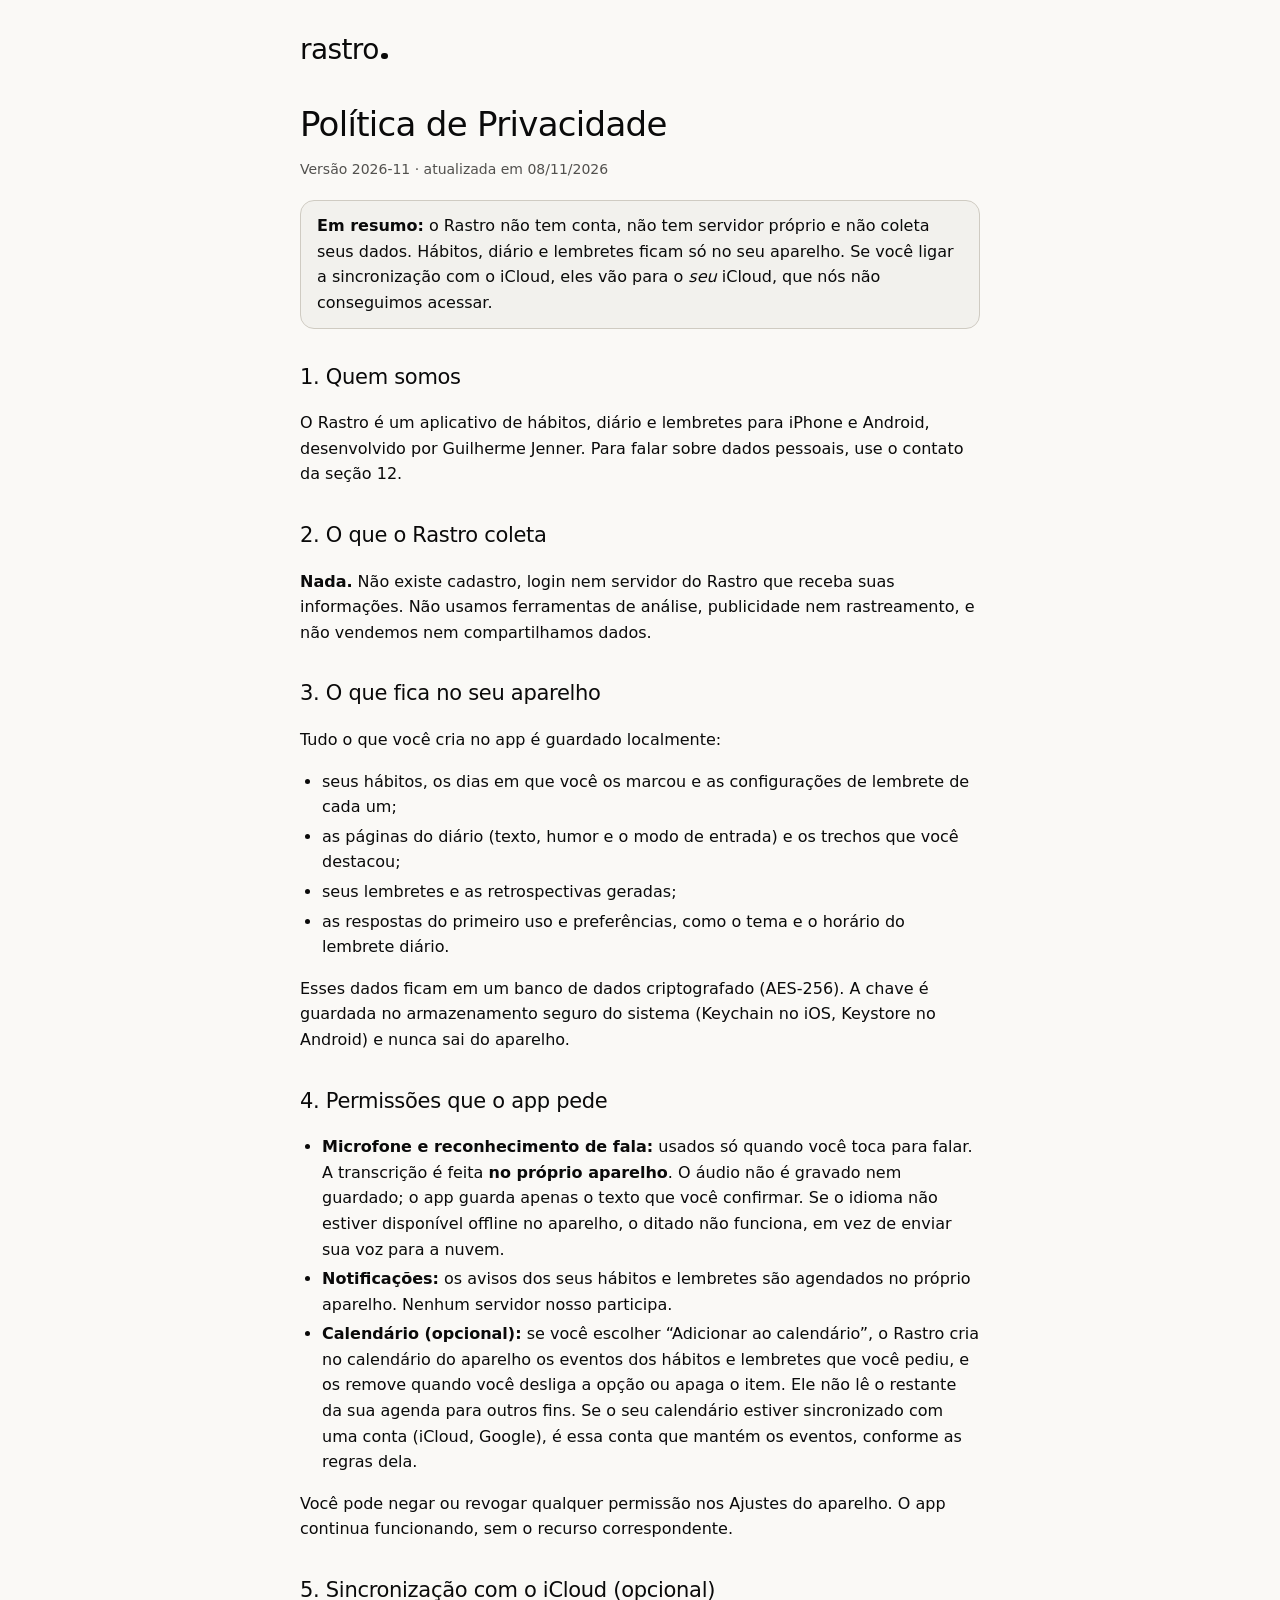
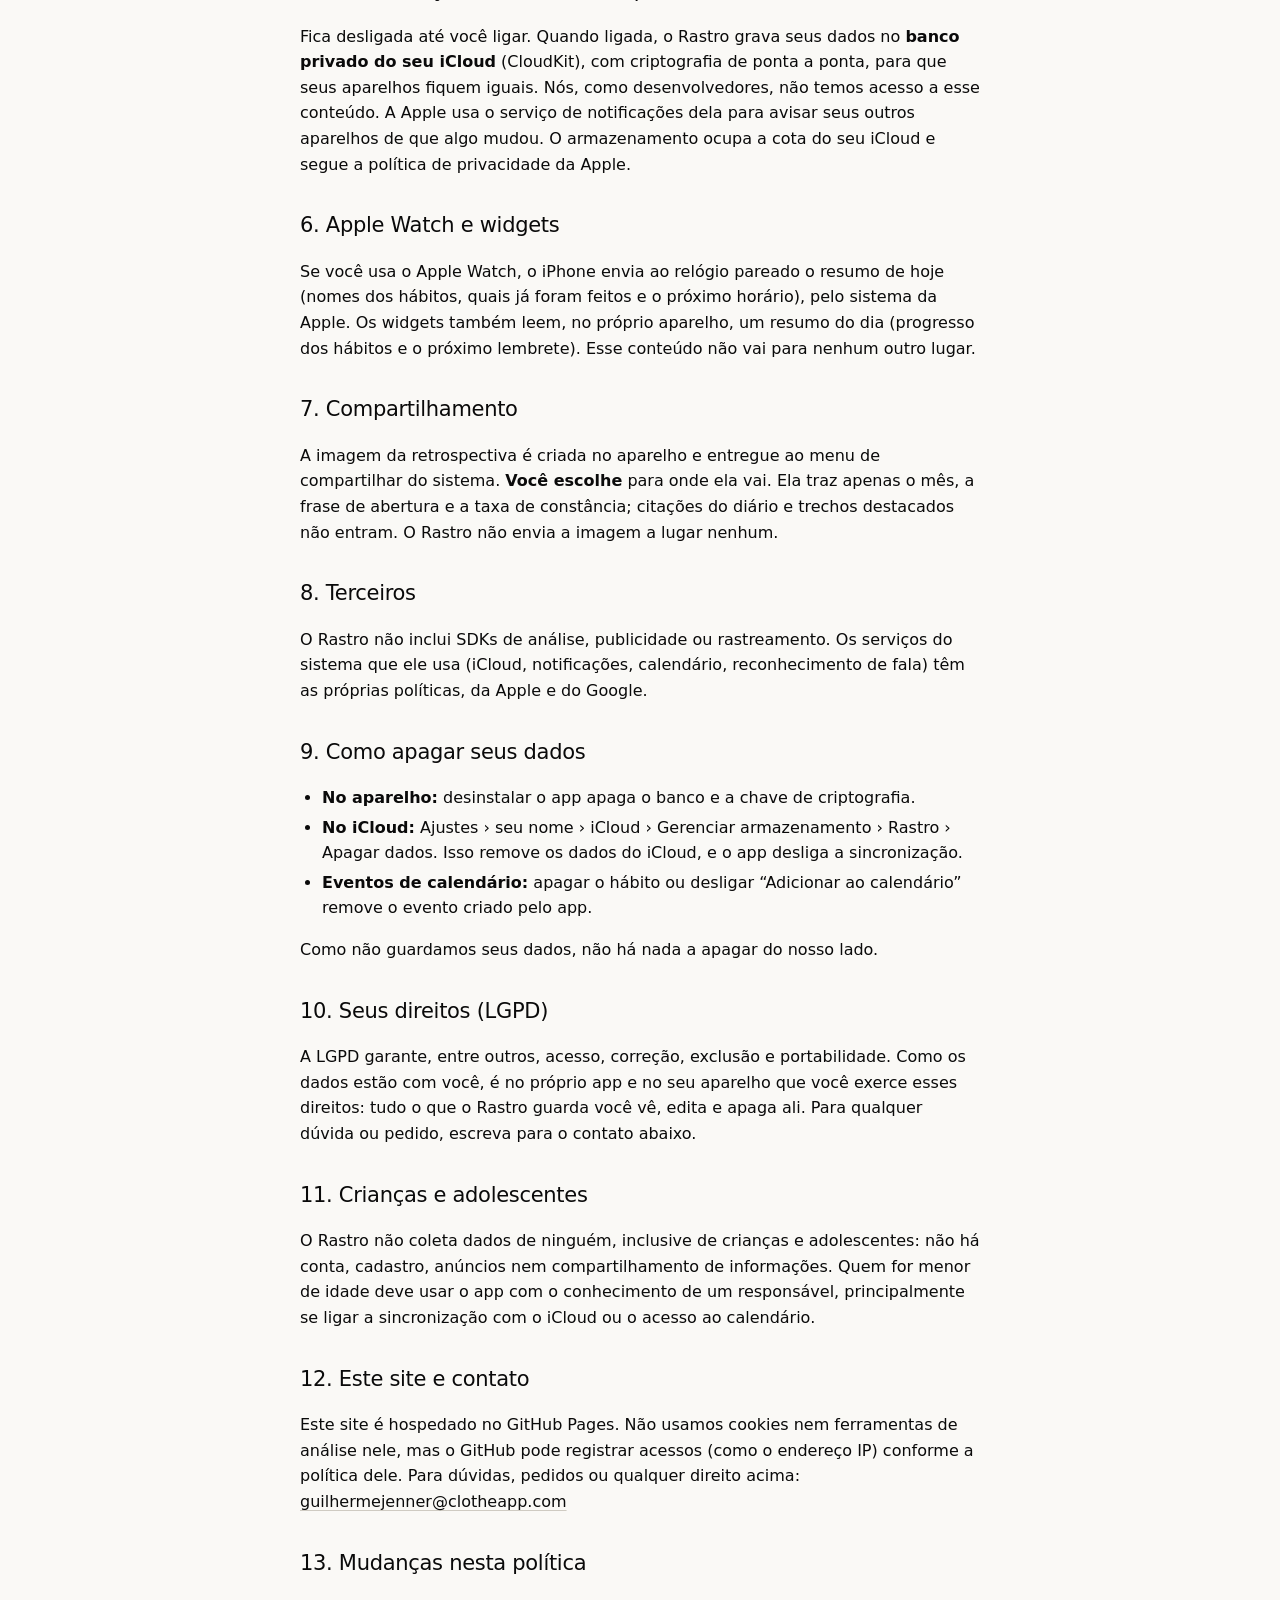
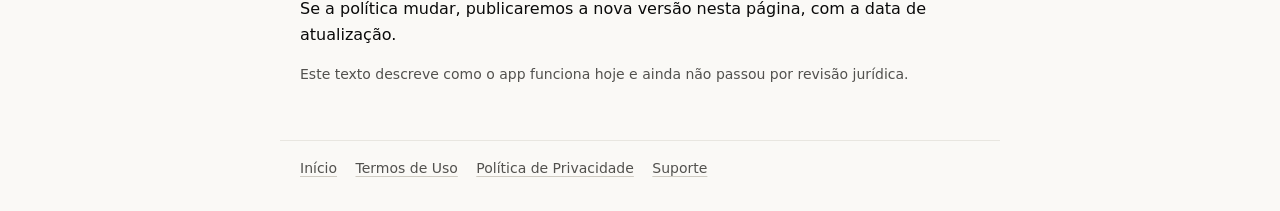
==== privacidade.html @ a9622146 "Páginas iniciais: início, política de privacidade, termos de uso e suporte Site estático do Rastro p" ====
<!doctype html>
<html lang="pt-BR">
<head>
  <meta charset="utf-8">
  <meta name="viewport" content="width=device-width, initial-scale=1">
  <title>Política de Privacidade — Rastro</title>
  <meta name="description" content="Quais dados o Rastro guarda, onde ficam e como apagá-los. Resumo: tudo fica no seu aparelho.">
  <link rel="stylesheet" href="style.css">
</head>
<body>
  <header>
    <a class="marca" href="index.html">rastro</a>
  </header>

  <main>
    <h1>Política de Privacidade</h1>
    <p class="apoio">Versão 2026-11 · atualizada em 08/11/2026</p>

    <div class="aviso">
      <strong>Em resumo:</strong> o Rastro não tem conta, não tem servidor próprio e não coleta seus dados. Hábitos, diário e lembretes ficam só no seu aparelho. Se você ligar a sincronização com o iCloud, eles vão para o <em>seu</em> iCloud, que nós não conseguimos acessar.
    </div>

    <h2>1. Quem somos</h2>
    <p>O Rastro é um aplicativo de hábitos, diário e lembretes para iPhone e Android, desenvolvido por Guilherme Jenner. Para falar sobre dados pessoais, use o contato da seção 12.</p>

    <h2>2. O que o Rastro coleta</h2>
    <p><strong>Nada.</strong> Não existe cadastro, login nem servidor do Rastro que receba suas informações. Não usamos ferramentas de análise, publicidade nem rastreamento, e não vendemos nem compartilhamos dados.</p>

    <h2>3. O que fica no seu aparelho</h2>
    <p>Tudo o que você cria no app é guardado localmente:</p>
    <ul>
      <li>seus hábitos, os dias em que você os marcou e as configurações de lembrete de cada um;</li>
      <li>as páginas do diário (texto, humor e o modo de entrada) e os trechos que você destacou;</li>
      <li>seus lembretes e as retrospectivas geradas;</li>
      <li>as respostas do primeiro uso e preferências, como o tema e o horário do lembrete diário.</li>
    </ul>
    <p>Esses dados ficam em um banco de dados criptografado (AES-256). A chave é guardada no armazenamento seguro do sistema (Keychain no iOS, Keystore no Android) e nunca sai do aparelho.</p>

    <h2>4. Permissões que o app pede</h2>
    <ul>
      <li><strong>Microfone e reconhecimento de fala:</strong> usados só quando você toca para falar. A transcrição é feita <strong>no próprio aparelho</strong>. O áudio não é gravado nem guardado; o app guarda apenas o texto que você confirmar. Se o idioma não estiver disponível offline no aparelho, o ditado não funciona, em vez de enviar sua voz para a nuvem.</li>
      <li><strong>Notificações:</strong> os avisos dos seus hábitos e lembretes são agendados no próprio aparelho. Nenhum servidor nosso participa.</li>
      <li><strong>Calendário (opcional):</strong> se você escolher &ldquo;Adicionar ao calendário&rdquo;, o Rastro cria no calendário do aparelho os eventos dos hábitos e lembretes que você pediu, e os remove quando você desliga a opção ou apaga o item. Ele não lê o restante da sua agenda para outros fins. Se o seu calendário estiver sincronizado com uma conta (iCloud, Google), é essa conta que mantém os eventos, conforme as regras dela.</li>
    </ul>
    <p>Você pode negar ou revogar qualquer permissão nos Ajustes do aparelho. O app continua funcionando, sem o recurso correspondente.</p>

    <h2>5. Sincronização com o iCloud (opcional)</h2>
    <p>Fica desligada até você ligar. Quando ligada, o Rastro grava seus dados no <strong>banco privado do seu iCloud</strong> (CloudKit), com criptografia de ponta a ponta, para que seus aparelhos fiquem iguais. Nós, como desenvolvedores, não temos acesso a esse conteúdo. A Apple usa o serviço de notificações dela para avisar seus outros aparelhos de que algo mudou. O armazenamento ocupa a cota do seu iCloud e segue a política de privacidade da Apple.</p>

    <h2>6. Apple Watch e widgets</h2>
    <p>Se você usa o Apple Watch, o iPhone envia ao relógio pareado o resumo de hoje (nomes dos hábitos, quais já foram feitos e o próximo horário), pelo sistema da Apple. Os widgets também leem, no próprio aparelho, um resumo do dia (progresso dos hábitos e o próximo lembrete). Esse conteúdo não vai para nenhum outro lugar.</p>

    <h2>7. Compartilhamento</h2>
    <p>A imagem da retrospectiva é criada no aparelho e entregue ao menu de compartilhar do sistema. <strong>Você escolhe</strong> para onde ela vai. Ela traz apenas o mês, a frase de abertura e a taxa de constância; citações do diário e trechos destacados não entram. O Rastro não envia a imagem a lugar nenhum.</p>

    <h2>8. Terceiros</h2>
    <p>O Rastro não inclui SDKs de análise, publicidade ou rastreamento. Os serviços do sistema que ele usa (iCloud, notificações, calendário, reconhecimento de fala) têm as próprias políticas, da Apple e do Google.</p>

    <h2>9. Como apagar seus dados</h2>
    <ul>
      <li><strong>No aparelho:</strong> desinstalar o app apaga o banco e a chave de criptografia.</li>
      <li><strong>No iCloud:</strong> Ajustes › seu nome › iCloud › Gerenciar armazenamento › Rastro › Apagar dados. Isso remove os dados do iCloud, e o app desliga a sincronização.</li>
      <li><strong>Eventos de calendário:</strong> apagar o hábito ou desligar &ldquo;Adicionar ao calendário&rdquo; remove o evento criado pelo app.</li>
    </ul>
    <p>Como não guardamos seus dados, não há nada a apagar do nosso lado.</p>

    <h2>10. Seus direitos (LGPD)</h2>
    <p>A LGPD garante, entre outros, acesso, correção, exclusão e portabilidade. Como os dados estão com você, é no próprio app e no seu aparelho que você exerce esses direitos: tudo o que o Rastro guarda você vê, edita e apaga ali. Para qualquer dúvida ou pedido, escreva para o contato abaixo.</p>

    <h2>11. Crianças e adolescentes</h2>
    <p>O Rastro não coleta dados de ninguém, inclusive de crianças e adolescentes: não há conta, cadastro, anúncios nem compartilhamento de informações. Quem for menor de idade deve usar o app com o conhecimento de um responsável, principalmente se ligar a sincronização com o iCloud ou o acesso ao calendário.</p>

    <h2>12. Este site e contato</h2>
    <p>Este site é hospedado no GitHub Pages. Não usamos cookies nem ferramentas de análise nele, mas o GitHub pode registrar acessos (como o endereço IP) conforme a política dele. Para dúvidas, pedidos ou qualquer direito acima: <a href="mailto:guilhermejenner@clotheapp.com">guilhermejenner@clotheapp.com</a></p>

    <h2>13. Mudanças nesta política</h2>
    <p>Se a política mudar, publicaremos a nova versão nesta página, com a data de atualização.</p>

    <p class="apoio">Este texto descreve como o app funciona hoje e ainda não passou por revisão jurídica.</p>
  </main>

  <footer>
    <a href="index.html">Início</a>
    <a href="termos.html">Termos de Uso</a>
    <a href="privacidade.html">Política de Privacidade</a>
    <a href="suporte.html">Suporte</a>
  </footer>
</body>
</html>
---- style.css ----
/* Rastro — estilo comum. Cores do design system do app (Quiet Craft: papel quente + preto). */
:root {
  --bg: #faf9f6;
  --surface: #ffffff;
  --fill: #f2f1ed;
  --line: #e8e6e0;
  --control: #cfcbc2;
  --ink: #0a0a0a;
  --ink2: #52514e;
  --on-ink: #faf9f6;
}

@media (prefers-color-scheme: dark) {
  :root {
    --bg: #0a0a0a;
    --surface: #121212;
    --fill: #1a1a1a;
    --line: #222222;
    --control: #3a3a3a;
    --ink: #f5f5f2;
    --ink2: #a3a29e;
    --on-ink: #0a0a0a;
  }
}

* { box-sizing: border-box; }

body {
  margin: 0;
  background: var(--bg);
  color: var(--ink);
  font-family: "Geist", system-ui, -apple-system, "Segoe UI", Roboto, sans-serif;
  line-height: 1.6;
}

header, main, footer {
  max-width: 720px;
  margin: 0 auto;
  padding-left: 20px;
  padding-right: 20px;
}

header { padding-top: 28px; padding-bottom: 8px; }

.marca {
  color: var(--ink);
  font-size: 28px;
  font-weight: 500;
  letter-spacing: -0.6px;
  text-decoration: none;
}
.marca::after {
  content: "";
  display: inline-block;
  width: 0.22em;
  height: 0.22em;
  margin-left: 0.1em;
  border-radius: 50%;
  background: currentColor;
}

main { padding-top: 24px; padding-bottom: 40px; }

h1 { font-size: 34px; line-height: 1.15; letter-spacing: -0.7px; font-weight: 500; margin: 0 0 8px; }
h2 { font-size: 21px; letter-spacing: -0.3px; font-weight: 500; margin: 32px 0 8px; }
p, li { font-size: 16px; }
ul { padding-left: 22px; }
li { margin: 4px 0; }
code { font-family: "Geist Mono", ui-monospace, Menlo, monospace; font-size: 0.92em; }

.apoio { color: var(--ink2); font-size: 14px; }

.bloco {
  background: var(--surface);
  border: 1px solid var(--line);
  border-radius: 22px;
  padding: 16px 20px;
  margin: 20px 0;
}
.bloco h2:first-child { margin-top: 0; }

.aviso {
  border: 1px solid var(--control);
  background: var(--fill);
  border-radius: 14px;
  padding: 12px 16px;
  margin: 20px 0;
}

a { color: var(--ink); text-decoration-color: var(--control); text-underline-offset: 3px; }
a:hover { text-decoration-color: var(--ink); }

nav.links { display: flex; flex-wrap: wrap; gap: 12px; margin: 24px 0; }
nav.links a {
  background: var(--ink);
  color: var(--on-ink);
  border-radius: 999px;
  padding: 10px 20px;
  min-height: 44px;
  text-decoration: none;
  font-weight: 500;
}

details { border-top: 1px solid var(--line); padding: 10px 0; }
details:last-of-type { border-bottom: 1px solid var(--line); }
summary { cursor: pointer; font-weight: 500; min-height: 32px; }
details p { margin: 8px 0 4px; color: var(--ink2); }

footer {
  border-top: 1px solid var(--line);
  padding-top: 16px;
  padding-bottom: 32px;
  color: var(--ink2);
  font-size: 14px;
}
footer a { color: var(--ink2); margin-right: 14px; }
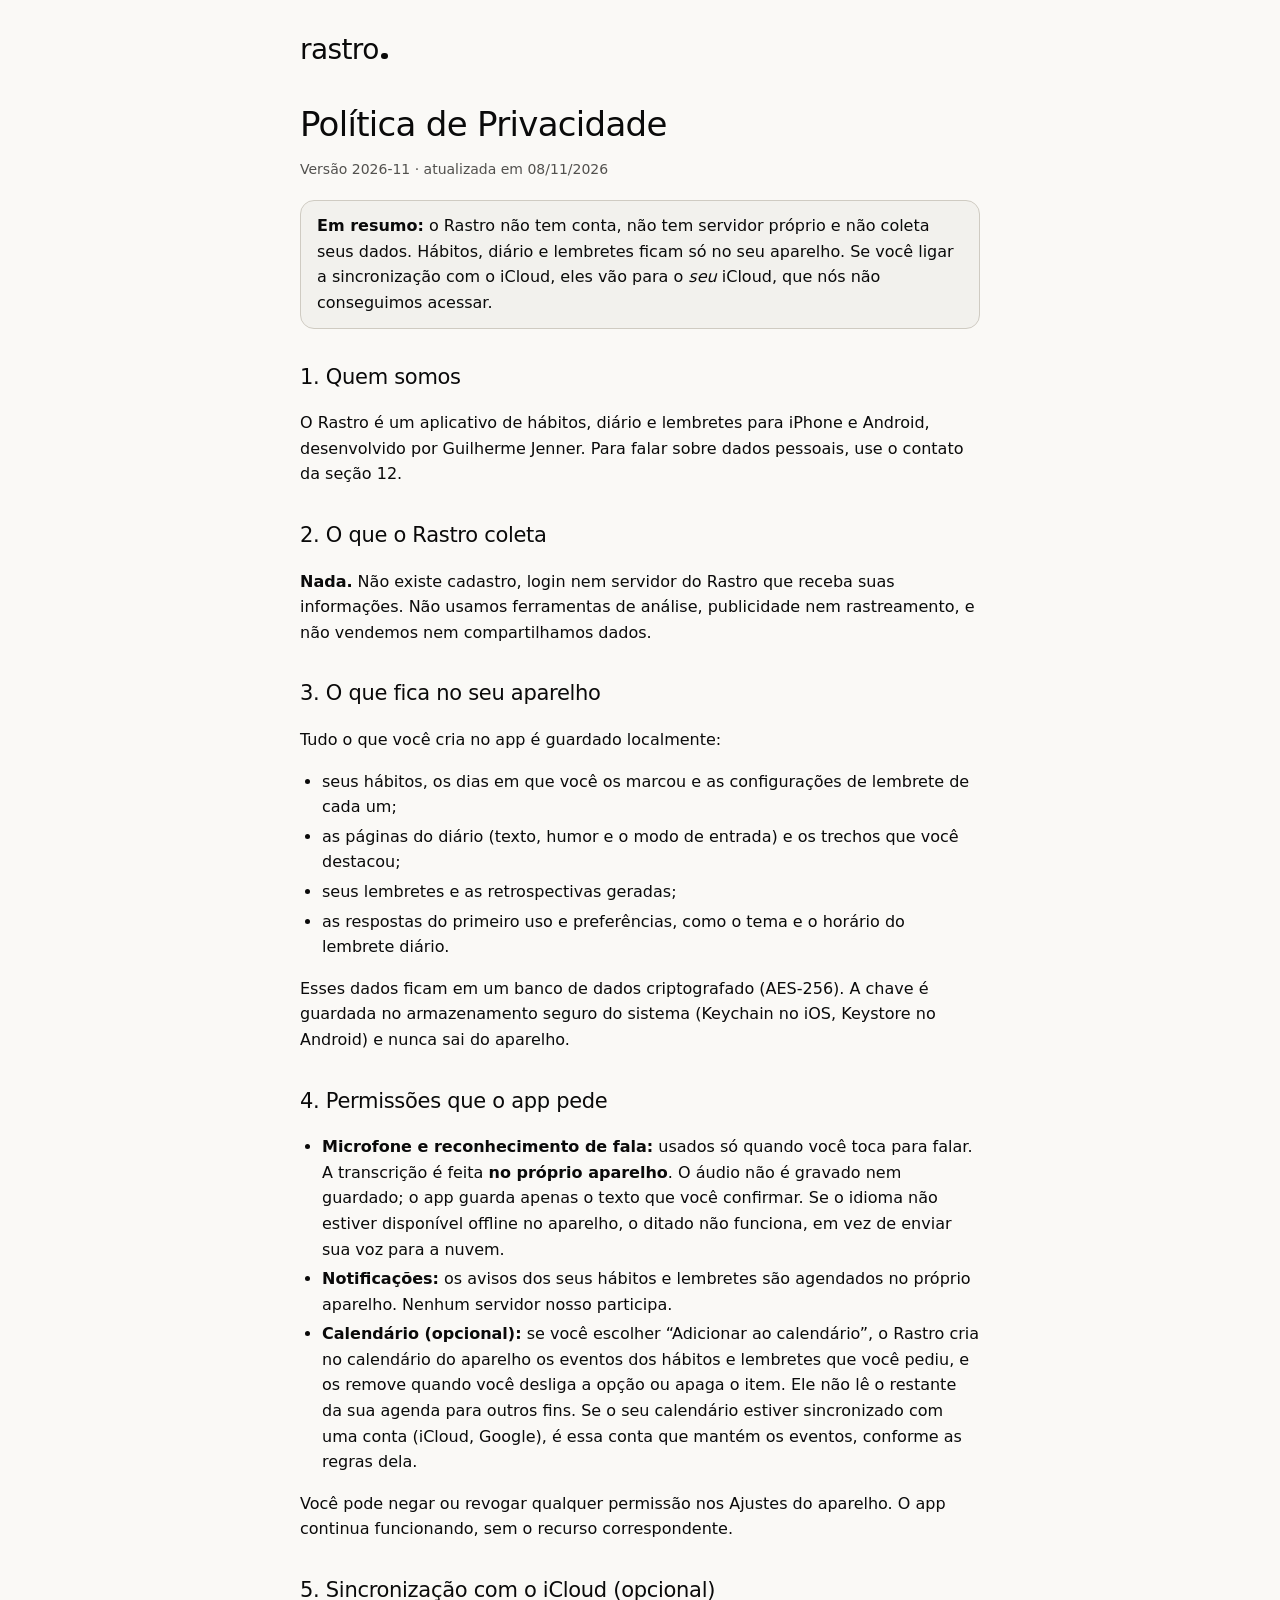
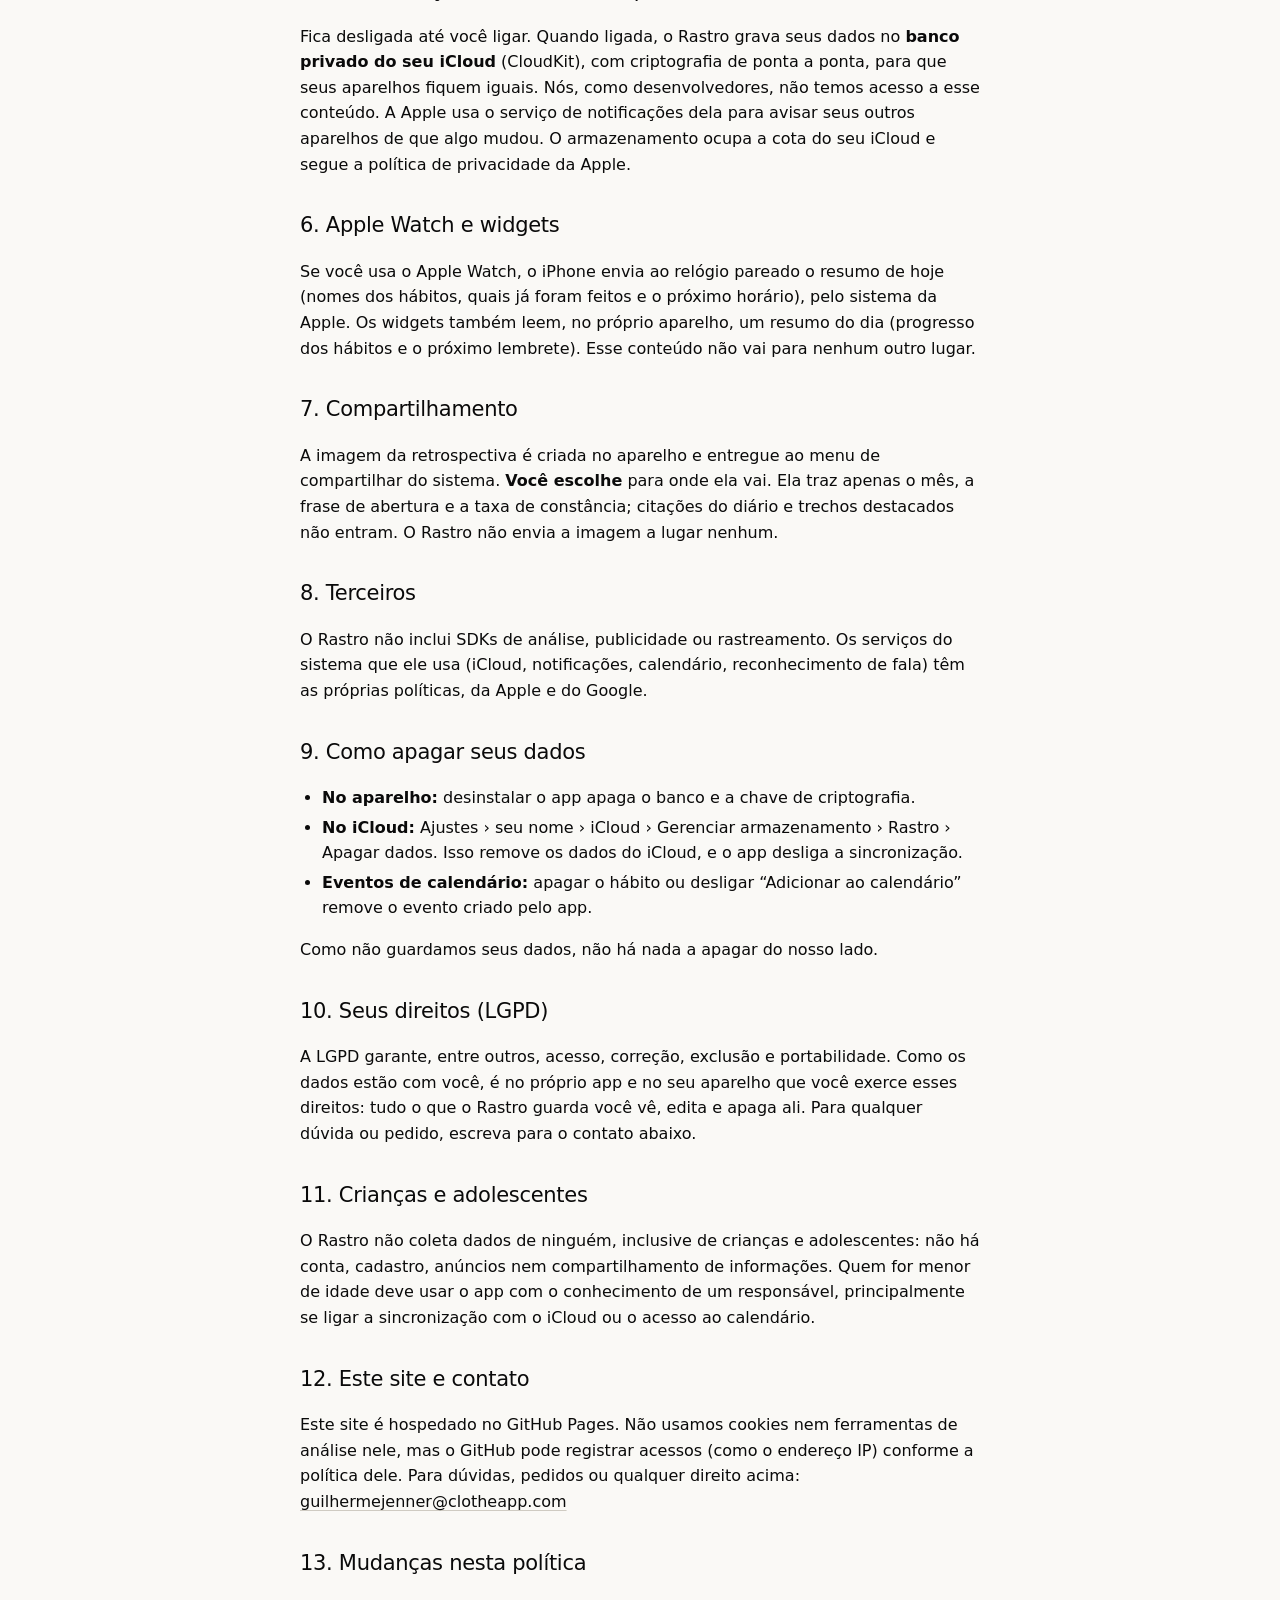
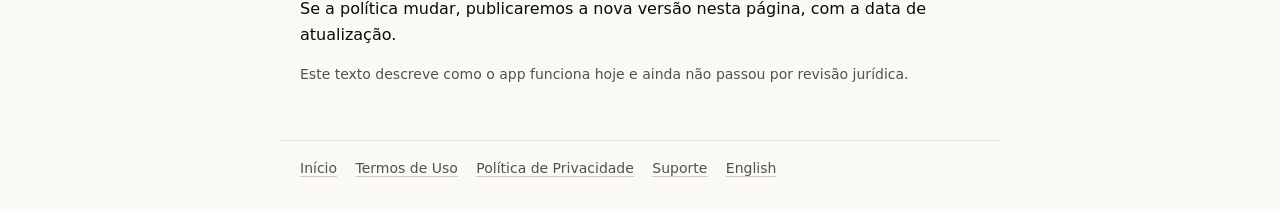
==== commit 19065764: "feat: versão em inglês (privacy, terms, support, index) Tradução em en/, com links entre os idiomas " ====
--- a/privacidade.html
+++ b/privacidade.html
@@ -84,6 +84,7 @@
     <a href="termos.html">Termos de Uso</a>
     <a href="privacidade.html">Política de Privacidade</a>
     <a href="suporte.html">Suporte</a>
+    <a href="en/privacy.html" hreflang="en">English</a>
   </footer>
 </body>
 </html>
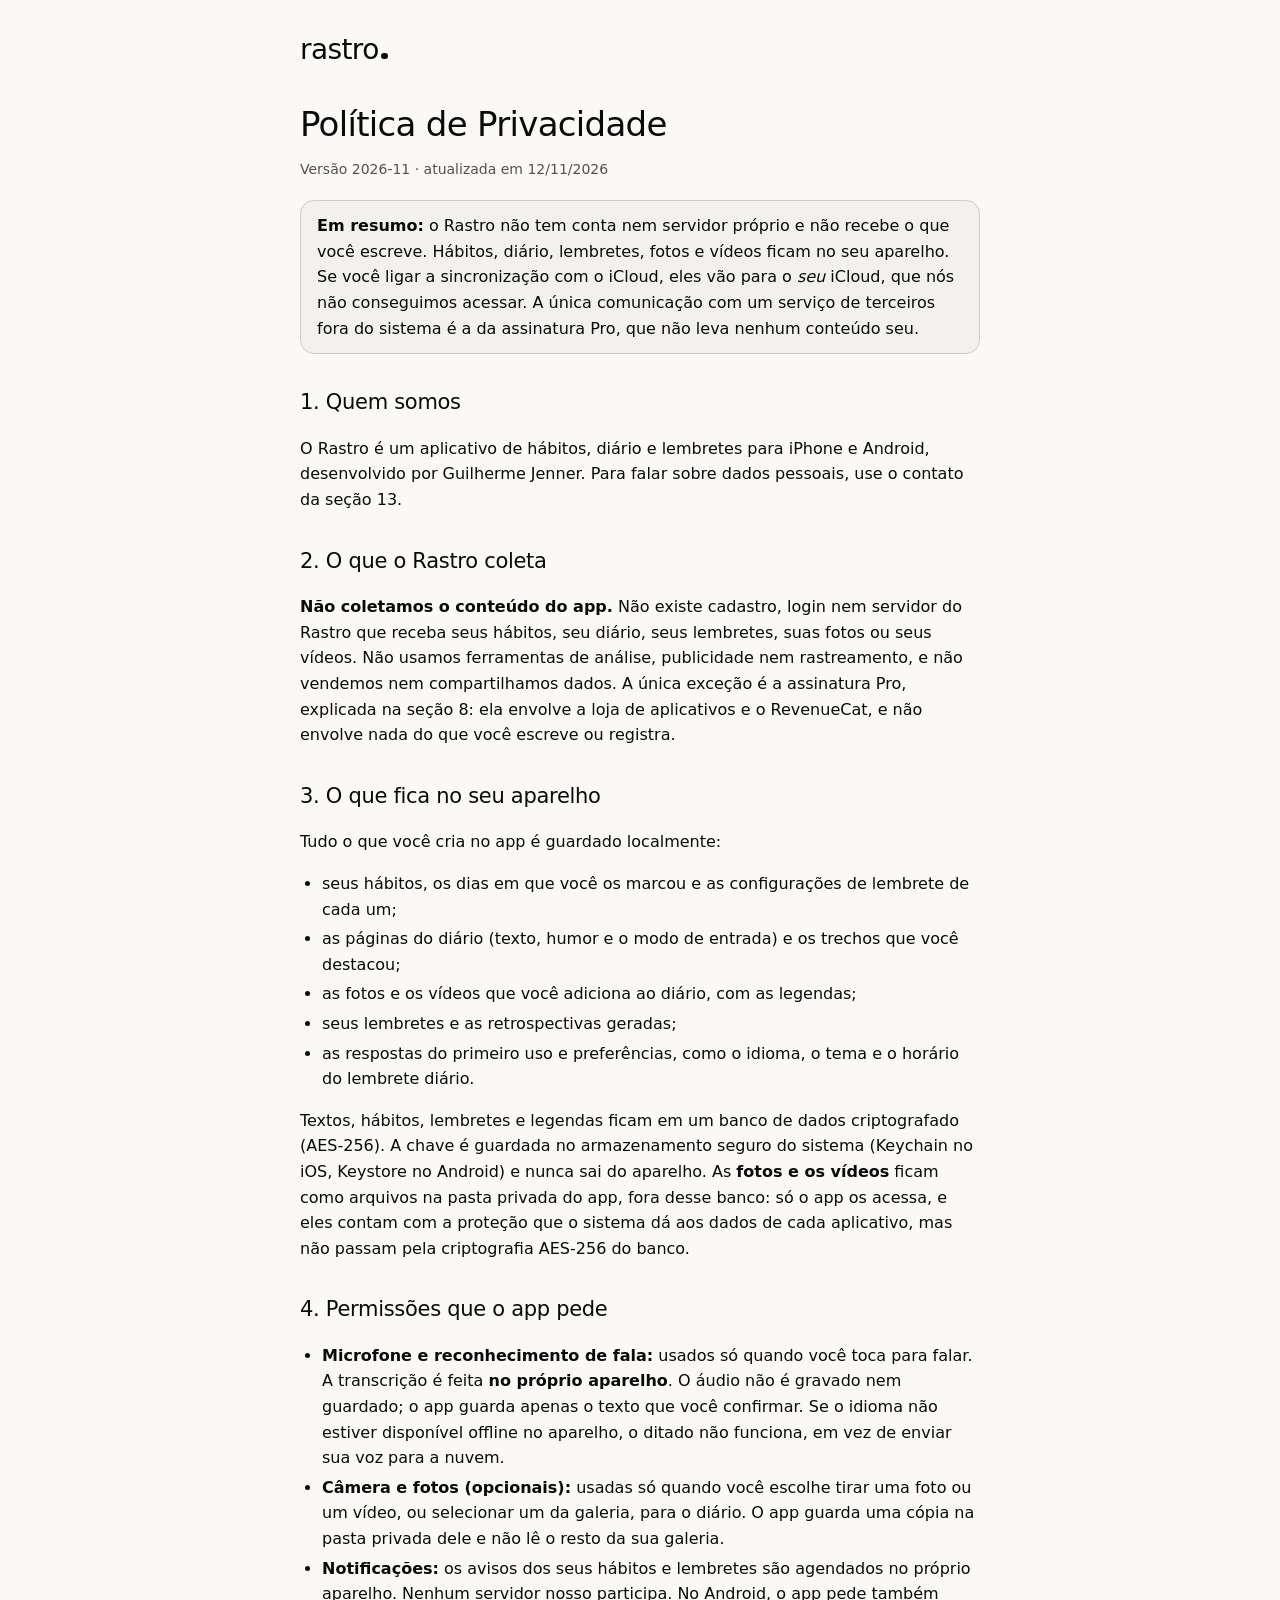
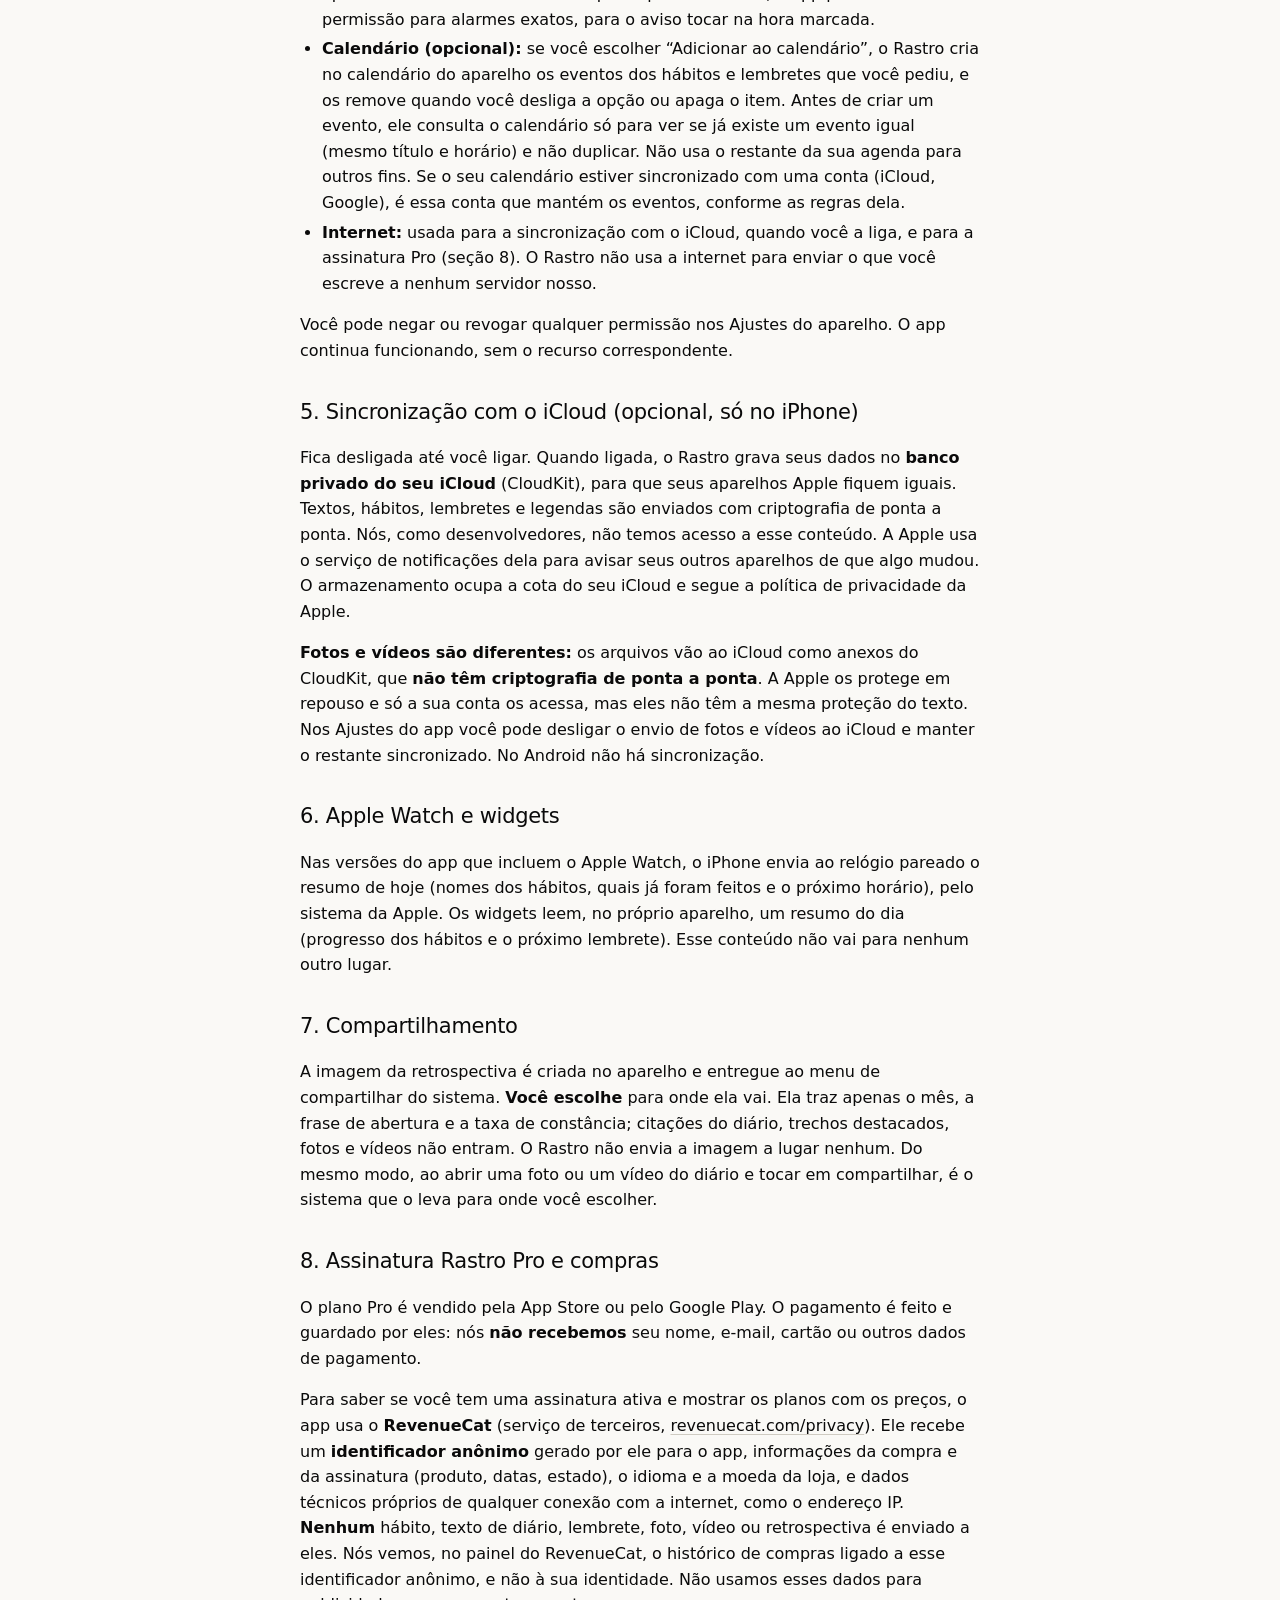
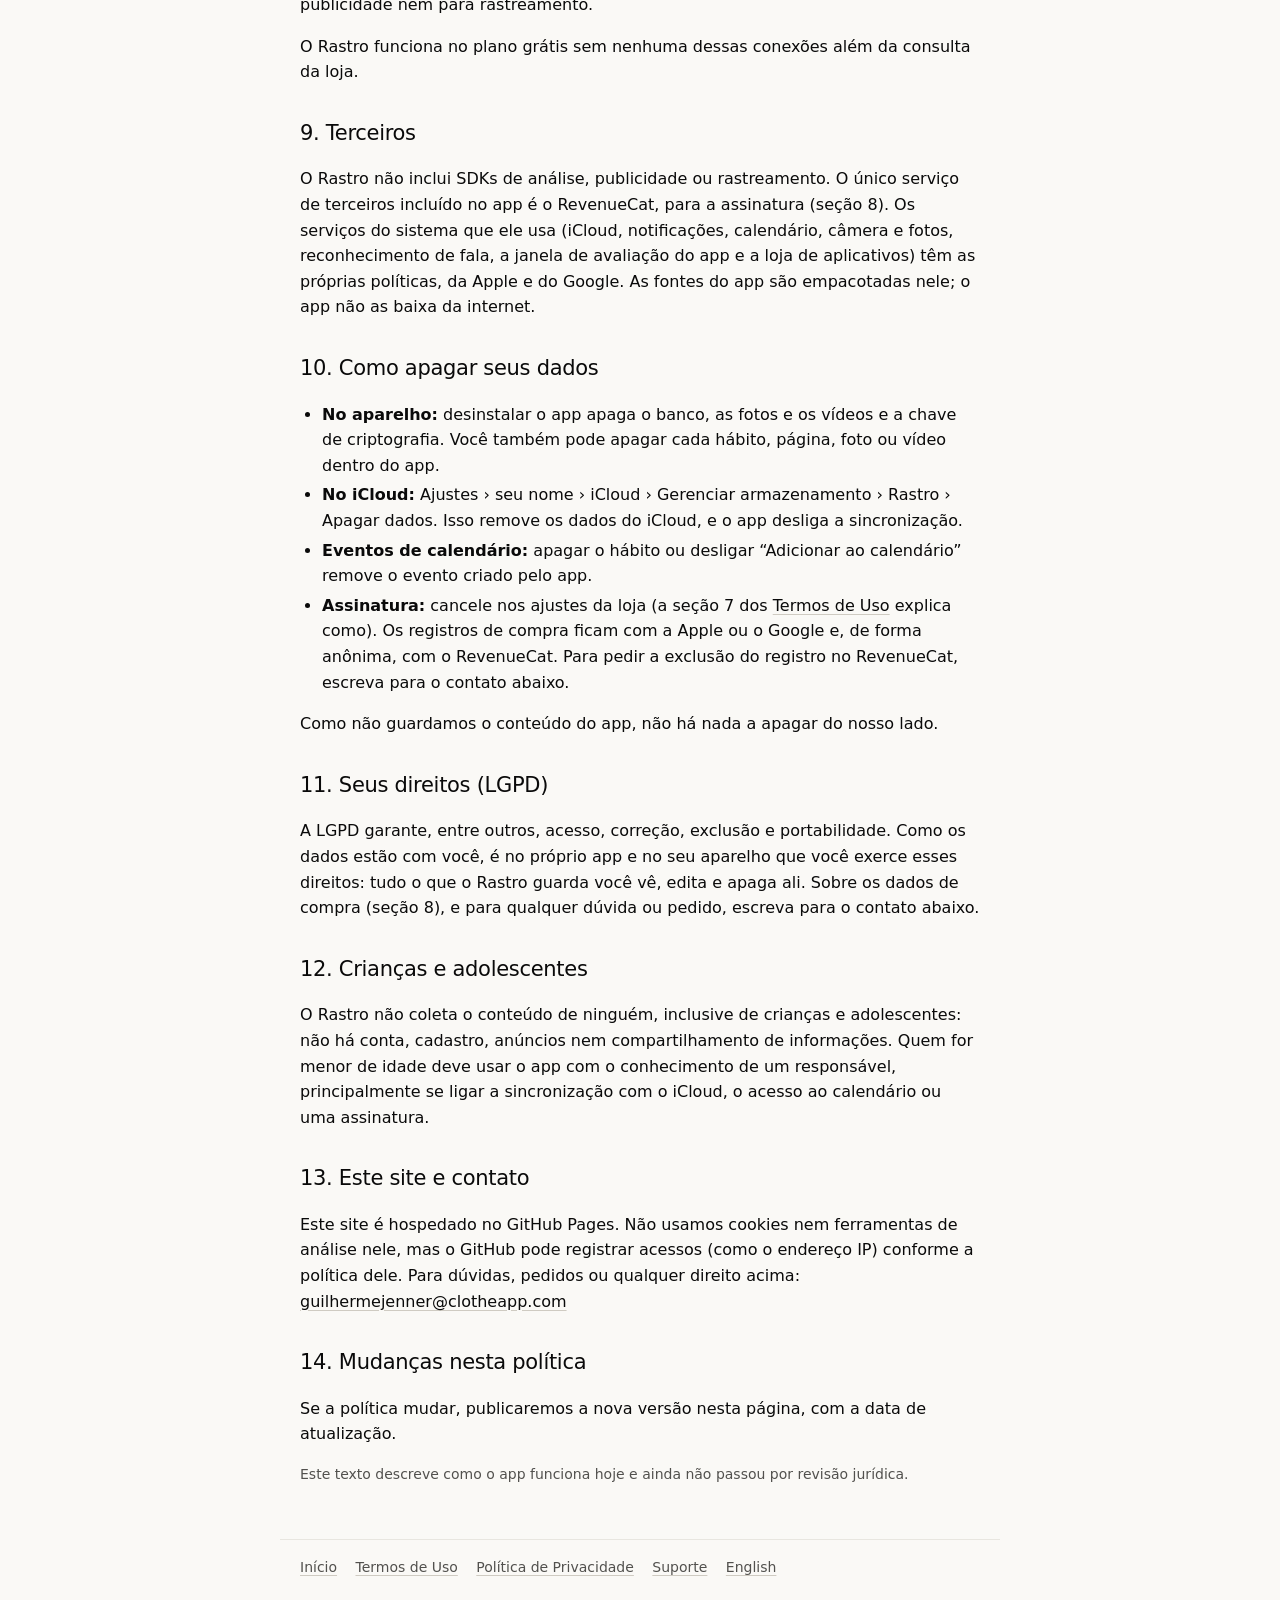
==== commit a4fea986: "docs: política de privacidade alinhada ao app (RevenueCat, mídia, iCloud) e EULA da Apple nos Termos" ====
--- a/privacidade.html
+++ b/privacidade.html
@@ -4,7 +4,7 @@
   <meta charset="utf-8">
   <meta name="viewport" content="width=device-width, initial-scale=1">
   <title>Política de Privacidade — Rastro</title>
-  <meta name="description" content="Quais dados o Rastro guarda, onde ficam e como apagá-los. Resumo: tudo fica no seu aparelho.">
+  <meta name="description" content="Quais dados o Rastro guarda, onde ficam e como apagá-los. Resumo: o conteúdo fica no seu aparelho.">
   <link rel="stylesheet" href="style.css">
 </head>
 <body>
@@ -14,66 +14,76 @@
 
   <main>
     <h1>Política de Privacidade</h1>
-    <p class="apoio">Versão 2026-11 · atualizada em 08/11/2026</p>
+    <p class="apoio">Versão 2026-11 · atualizada em 12/11/2026</p>
 
     <div class="aviso">
-      <strong>Em resumo:</strong> o Rastro não tem conta, não tem servidor próprio e não coleta seus dados. Hábitos, diário e lembretes ficam só no seu aparelho. Se você ligar a sincronização com o iCloud, eles vão para o <em>seu</em> iCloud, que nós não conseguimos acessar.
+      <strong>Em resumo:</strong> o Rastro não tem conta nem servidor próprio e não recebe o que você escreve. Hábitos, diário, lembretes, fotos e vídeos ficam no seu aparelho. Se você ligar a sincronização com o iCloud, eles vão para o <em>seu</em> iCloud, que nós não conseguimos acessar. A única comunicação com um serviço de terceiros fora do sistema é a da assinatura Pro, que não leva nenhum conteúdo seu.
     </div>
 
     <h2>1. Quem somos</h2>
-    <p>O Rastro é um aplicativo de hábitos, diário e lembretes para iPhone e Android, desenvolvido por Guilherme Jenner. Para falar sobre dados pessoais, use o contato da seção 12.</p>
+    <p>O Rastro é um aplicativo de hábitos, diário e lembretes para iPhone e Android, desenvolvido por Guilherme Jenner. Para falar sobre dados pessoais, use o contato da seção 13.</p>
 
     <h2>2. O que o Rastro coleta</h2>
-    <p><strong>Nada.</strong> Não existe cadastro, login nem servidor do Rastro que receba suas informações. Não usamos ferramentas de análise, publicidade nem rastreamento, e não vendemos nem compartilhamos dados.</p>
+    <p><strong>Não coletamos o conteúdo do app.</strong> Não existe cadastro, login nem servidor do Rastro que receba seus hábitos, seu diário, seus lembretes, suas fotos ou seus vídeos. Não usamos ferramentas de análise, publicidade nem rastreamento, e não vendemos nem compartilhamos dados. A única exceção é a assinatura Pro, explicada na seção 8: ela envolve a loja de aplicativos e o RevenueCat, e não envolve nada do que você escreve ou registra.</p>
 
     <h2>3. O que fica no seu aparelho</h2>
     <p>Tudo o que você cria no app é guardado localmente:</p>
     <ul>
       <li>seus hábitos, os dias em que você os marcou e as configurações de lembrete de cada um;</li>
       <li>as páginas do diário (texto, humor e o modo de entrada) e os trechos que você destacou;</li>
+      <li>as fotos e os vídeos que você adiciona ao diário, com as legendas;</li>
       <li>seus lembretes e as retrospectivas geradas;</li>
-      <li>as respostas do primeiro uso e preferências, como o tema e o horário do lembrete diário.</li>
+      <li>as respostas do primeiro uso e preferências, como o idioma, o tema e o horário do lembrete diário.</li>
     </ul>
-    <p>Esses dados ficam em um banco de dados criptografado (AES-256). A chave é guardada no armazenamento seguro do sistema (Keychain no iOS, Keystore no Android) e nunca sai do aparelho.</p>
+    <p>Textos, hábitos, lembretes e legendas ficam em um banco de dados criptografado (AES-256). A chave é guardada no armazenamento seguro do sistema (Keychain no iOS, Keystore no Android) e nunca sai do aparelho. As <strong>fotos e os vídeos</strong> ficam como arquivos na pasta privada do app, fora desse banco: só o app os acessa, e eles contam com a proteção que o sistema dá aos dados de cada aplicativo, mas não passam pela criptografia AES-256 do banco.</p>
 
     <h2>4. Permissões que o app pede</h2>
     <ul>
       <li><strong>Microfone e reconhecimento de fala:</strong> usados só quando você toca para falar. A transcrição é feita <strong>no próprio aparelho</strong>. O áudio não é gravado nem guardado; o app guarda apenas o texto que você confirmar. Se o idioma não estiver disponível offline no aparelho, o ditado não funciona, em vez de enviar sua voz para a nuvem.</li>
-      <li><strong>Notificações:</strong> os avisos dos seus hábitos e lembretes são agendados no próprio aparelho. Nenhum servidor nosso participa.</li>
-      <li><strong>Calendário (opcional):</strong> se você escolher &ldquo;Adicionar ao calendário&rdquo;, o Rastro cria no calendário do aparelho os eventos dos hábitos e lembretes que você pediu, e os remove quando você desliga a opção ou apaga o item. Ele não lê o restante da sua agenda para outros fins. Se o seu calendário estiver sincronizado com uma conta (iCloud, Google), é essa conta que mantém os eventos, conforme as regras dela.</li>
+      <li><strong>Câmera e fotos (opcionais):</strong> usadas só quando você escolhe tirar uma foto ou um vídeo, ou selecionar um da galeria, para o diário. O app guarda uma cópia na pasta privada dele e não lê o resto da sua galeria.</li>
+      <li><strong>Notificações:</strong> os avisos dos seus hábitos e lembretes são agendados no próprio aparelho. Nenhum servidor nosso participa. No Android, o app pede também permissão para alarmes exatos, para o aviso tocar na hora marcada.</li>
+      <li><strong>Calendário (opcional):</strong> se você escolher &ldquo;Adicionar ao calendário&rdquo;, o Rastro cria no calendário do aparelho os eventos dos hábitos e lembretes que você pediu, e os remove quando você desliga a opção ou apaga o item. Antes de criar um evento, ele consulta o calendário só para ver se já existe um evento igual (mesmo título e horário) e não duplicar. Não usa o restante da sua agenda para outros fins. Se o seu calendário estiver sincronizado com uma conta (iCloud, Google), é essa conta que mantém os eventos, conforme as regras dela.</li>
+      <li><strong>Internet:</strong> usada para a sincronização com o iCloud, quando você a liga, e para a assinatura Pro (seção 8). O Rastro não usa a internet para enviar o que você escreve a nenhum servidor nosso.</li>
     </ul>
     <p>Você pode negar ou revogar qualquer permissão nos Ajustes do aparelho. O app continua funcionando, sem o recurso correspondente.</p>
 
-    <h2>5. Sincronização com o iCloud (opcional)</h2>
-    <p>Fica desligada até você ligar. Quando ligada, o Rastro grava seus dados no <strong>banco privado do seu iCloud</strong> (CloudKit), com criptografia de ponta a ponta, para que seus aparelhos fiquem iguais. Nós, como desenvolvedores, não temos acesso a esse conteúdo. A Apple usa o serviço de notificações dela para avisar seus outros aparelhos de que algo mudou. O armazenamento ocupa a cota do seu iCloud e segue a política de privacidade da Apple.</p>
+    <h2>5. Sincronização com o iCloud (opcional, só no iPhone)</h2>
+    <p>Fica desligada até você ligar. Quando ligada, o Rastro grava seus dados no <strong>banco privado do seu iCloud</strong> (CloudKit), para que seus aparelhos Apple fiquem iguais. Textos, hábitos, lembretes e legendas são enviados com criptografia de ponta a ponta. Nós, como desenvolvedores, não temos acesso a esse conteúdo. A Apple usa o serviço de notificações dela para avisar seus outros aparelhos de que algo mudou. O armazenamento ocupa a cota do seu iCloud e segue a política de privacidade da Apple.</p>
+    <p><strong>Fotos e vídeos são diferentes:</strong> os arquivos vão ao iCloud como anexos do CloudKit, que <strong>não têm criptografia de ponta a ponta</strong>. A Apple os protege em repouso e só a sua conta os acessa, mas eles não têm a mesma proteção do texto. Nos Ajustes do app você pode desligar o envio de fotos e vídeos ao iCloud e manter o restante sincronizado. No Android não há sincronização.</p>
 
     <h2>6. Apple Watch e widgets</h2>
-    <p>Se você usa o Apple Watch, o iPhone envia ao relógio pareado o resumo de hoje (nomes dos hábitos, quais já foram feitos e o próximo horário), pelo sistema da Apple. Os widgets também leem, no próprio aparelho, um resumo do dia (progresso dos hábitos e o próximo lembrete). Esse conteúdo não vai para nenhum outro lugar.</p>
+    <p>Nas versões do app que incluem o Apple Watch, o iPhone envia ao relógio pareado o resumo de hoje (nomes dos hábitos, quais já foram feitos e o próximo horário), pelo sistema da Apple. Os widgets leem, no próprio aparelho, um resumo do dia (progresso dos hábitos e o próximo lembrete). Esse conteúdo não vai para nenhum outro lugar.</p>
 
     <h2>7. Compartilhamento</h2>
-    <p>A imagem da retrospectiva é criada no aparelho e entregue ao menu de compartilhar do sistema. <strong>Você escolhe</strong> para onde ela vai. Ela traz apenas o mês, a frase de abertura e a taxa de constância; citações do diário e trechos destacados não entram. O Rastro não envia a imagem a lugar nenhum.</p>
+    <p>A imagem da retrospectiva é criada no aparelho e entregue ao menu de compartilhar do sistema. <strong>Você escolhe</strong> para onde ela vai. Ela traz apenas o mês, a frase de abertura e a taxa de constância; citações do diário, trechos destacados, fotos e vídeos não entram. O Rastro não envia a imagem a lugar nenhum. Do mesmo modo, ao abrir uma foto ou um vídeo do diário e tocar em compartilhar, é o sistema que o leva para onde você escolher.</p>
 
-    <h2>8. Terceiros</h2>
-    <p>O Rastro não inclui SDKs de análise, publicidade ou rastreamento. Os serviços do sistema que ele usa (iCloud, notificações, calendário, reconhecimento de fala) têm as próprias políticas, da Apple e do Google.</p>
+    <h2>8. Assinatura Rastro Pro e compras</h2>
+    <p>O plano Pro é vendido pela App Store ou pelo Google Play. O pagamento é feito e guardado por eles: nós <strong>não recebemos</strong> seu nome, e-mail, cartão ou outros dados de pagamento.</p>
+    <p>Para saber se você tem uma assinatura ativa e mostrar os planos com os preços, o app usa o <strong>RevenueCat</strong> (serviço de terceiros, <a href="https://www.revenuecat.com/privacy" rel="noopener">revenuecat.com/privacy</a>). Ele recebe um <strong>identificador anônimo</strong> gerado por ele para o app, informações da compra e da assinatura (produto, datas, estado), o idioma e a moeda da loja, e dados técnicos próprios de qualquer conexão com a internet, como o endereço IP. <strong>Nenhum</strong> hábito, texto de diário, lembrete, foto, vídeo ou retrospectiva é enviado a eles. Nós vemos, no painel do RevenueCat, o histórico de compras ligado a esse identificador anônimo, e não à sua identidade. Não usamos esses dados para publicidade nem para rastreamento.</p>
+    <p>O Rastro funciona no plano grátis sem nenhuma dessas conexões além da consulta da loja.</p>
 
-    <h2>9. Como apagar seus dados</h2>
+    <h2>9. Terceiros</h2>
+    <p>O Rastro não inclui SDKs de análise, publicidade ou rastreamento. O único serviço de terceiros incluído no app é o RevenueCat, para a assinatura (seção 8). Os serviços do sistema que ele usa (iCloud, notificações, calendário, câmera e fotos, reconhecimento de fala, a janela de avaliação do app e a loja de aplicativos) têm as próprias políticas, da Apple e do Google. As fontes do app são empacotadas nele; o app não as baixa da internet.</p>
+
+    <h2>10. Como apagar seus dados</h2>
     <ul>
-      <li><strong>No aparelho:</strong> desinstalar o app apaga o banco e a chave de criptografia.</li>
+      <li><strong>No aparelho:</strong> desinstalar o app apaga o banco, as fotos e os vídeos e a chave de criptografia. Você também pode apagar cada hábito, página, foto ou vídeo dentro do app.</li>
       <li><strong>No iCloud:</strong> Ajustes › seu nome › iCloud › Gerenciar armazenamento › Rastro › Apagar dados. Isso remove os dados do iCloud, e o app desliga a sincronização.</li>
       <li><strong>Eventos de calendário:</strong> apagar o hábito ou desligar &ldquo;Adicionar ao calendário&rdquo; remove o evento criado pelo app.</li>
+      <li><strong>Assinatura:</strong> cancele nos ajustes da loja (a seção 7 dos <a href="termos.html">Termos de Uso</a> explica como). Os registros de compra ficam com a Apple ou o Google e, de forma anônima, com o RevenueCat. Para pedir a exclusão do registro no RevenueCat, escreva para o contato abaixo.</li>
     </ul>
-    <p>Como não guardamos seus dados, não há nada a apagar do nosso lado.</p>
+    <p>Como não guardamos o conteúdo do app, não há nada a apagar do nosso lado.</p>
 
-    <h2>10. Seus direitos (LGPD)</h2>
-    <p>A LGPD garante, entre outros, acesso, correção, exclusão e portabilidade. Como os dados estão com você, é no próprio app e no seu aparelho que você exerce esses direitos: tudo o que o Rastro guarda você vê, edita e apaga ali. Para qualquer dúvida ou pedido, escreva para o contato abaixo.</p>
+    <h2>11. Seus direitos (LGPD)</h2>
+    <p>A LGPD garante, entre outros, acesso, correção, exclusão e portabilidade. Como os dados estão com você, é no próprio app e no seu aparelho que você exerce esses direitos: tudo o que o Rastro guarda você vê, edita e apaga ali. Sobre os dados de compra (seção 8), e para qualquer dúvida ou pedido, escreva para o contato abaixo.</p>
 
-    <h2>11. Crianças e adolescentes</h2>
-    <p>O Rastro não coleta dados de ninguém, inclusive de crianças e adolescentes: não há conta, cadastro, anúncios nem compartilhamento de informações. Quem for menor de idade deve usar o app com o conhecimento de um responsável, principalmente se ligar a sincronização com o iCloud ou o acesso ao calendário.</p>
+    <h2>12. Crianças e adolescentes</h2>
+    <p>O Rastro não coleta o conteúdo de ninguém, inclusive de crianças e adolescentes: não há conta, cadastro, anúncios nem compartilhamento de informações. Quem for menor de idade deve usar o app com o conhecimento de um responsável, principalmente se ligar a sincronização com o iCloud, o acesso ao calendário ou uma assinatura.</p>
 
-    <h2>12. Este site e contato</h2>
+    <h2>13. Este site e contato</h2>
     <p>Este site é hospedado no GitHub Pages. Não usamos cookies nem ferramentas de análise nele, mas o GitHub pode registrar acessos (como o endereço IP) conforme a política dele. Para dúvidas, pedidos ou qualquer direito acima: <a href="mailto:guilhermejenner@clotheapp.com">guilhermejenner@clotheapp.com</a></p>
 
-    <h2>13. Mudanças nesta política</h2>
+    <h2>14. Mudanças nesta política</h2>
     <p>Se a política mudar, publicaremos a nova versão nesta página, com a data de atualização.</p>
 
     <p class="apoio">Este texto descreve como o app funciona hoje e ainda não passou por revisão jurídica.</p>
